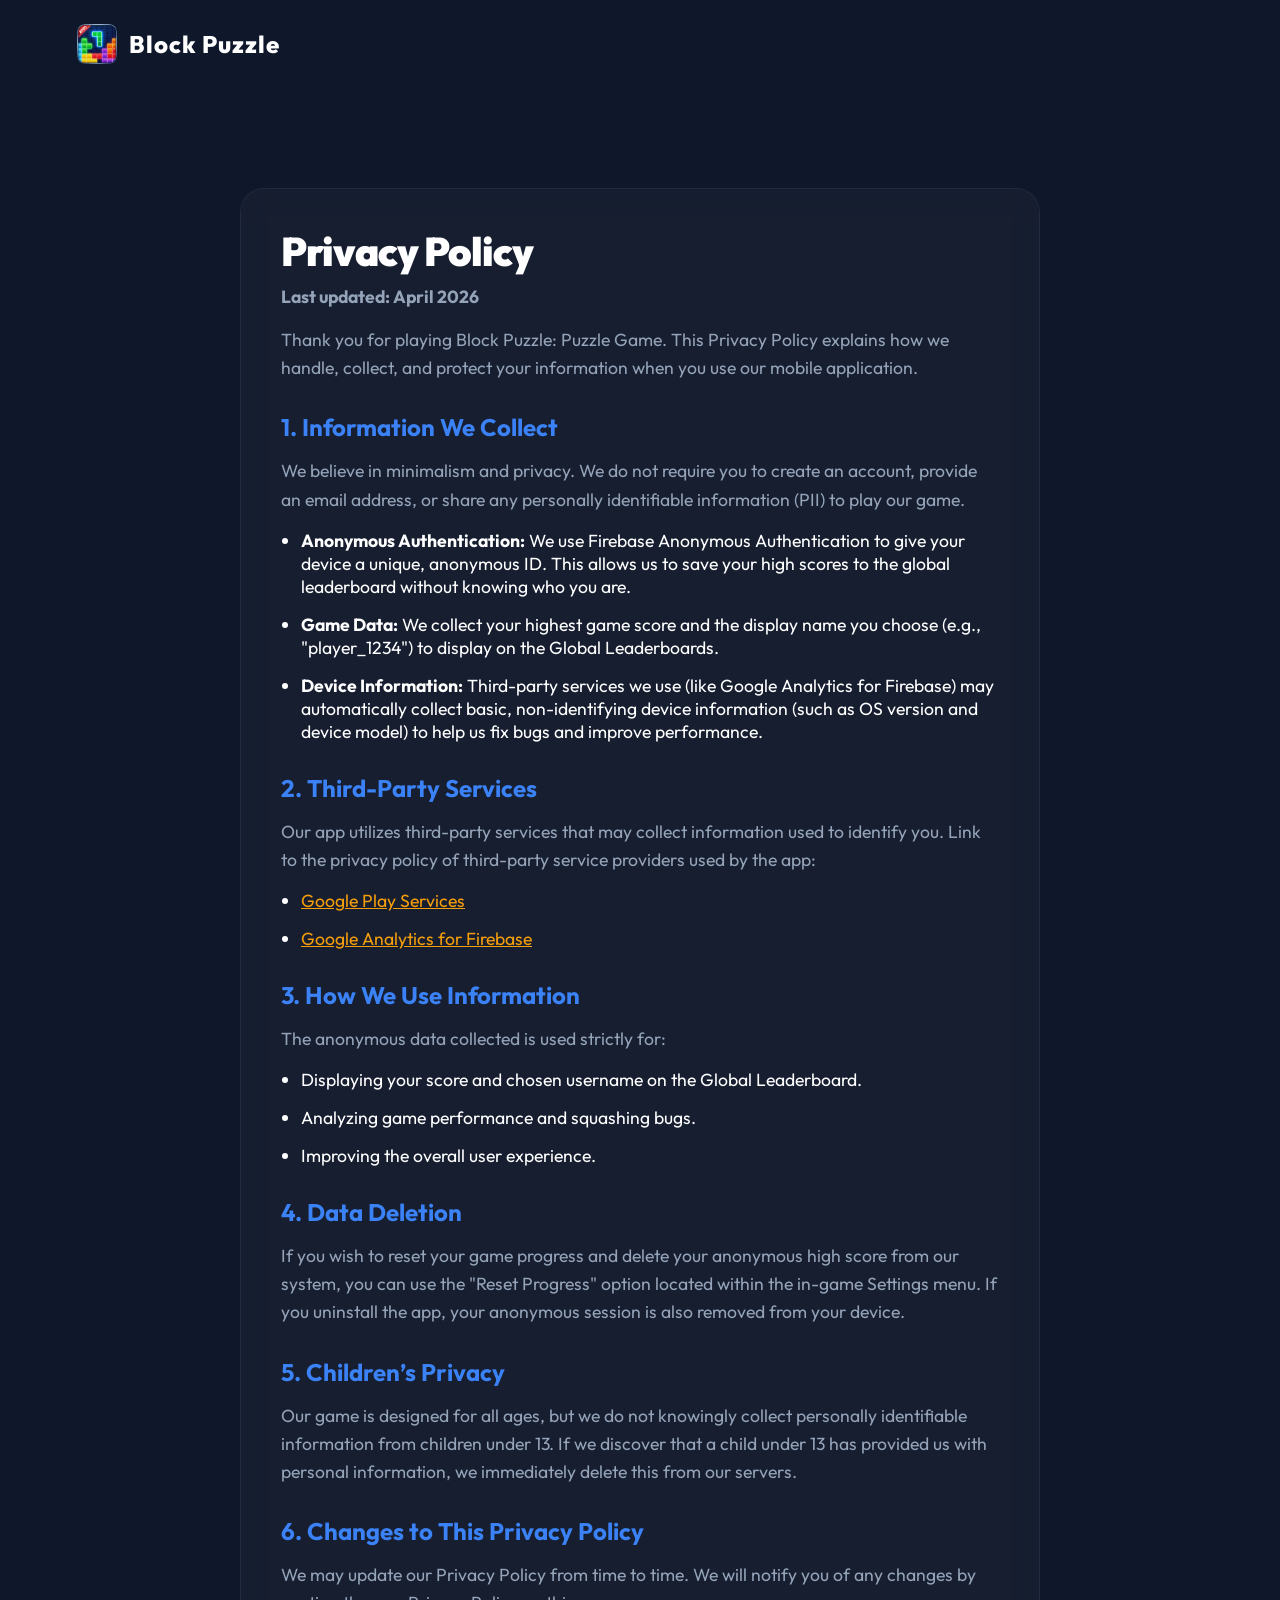
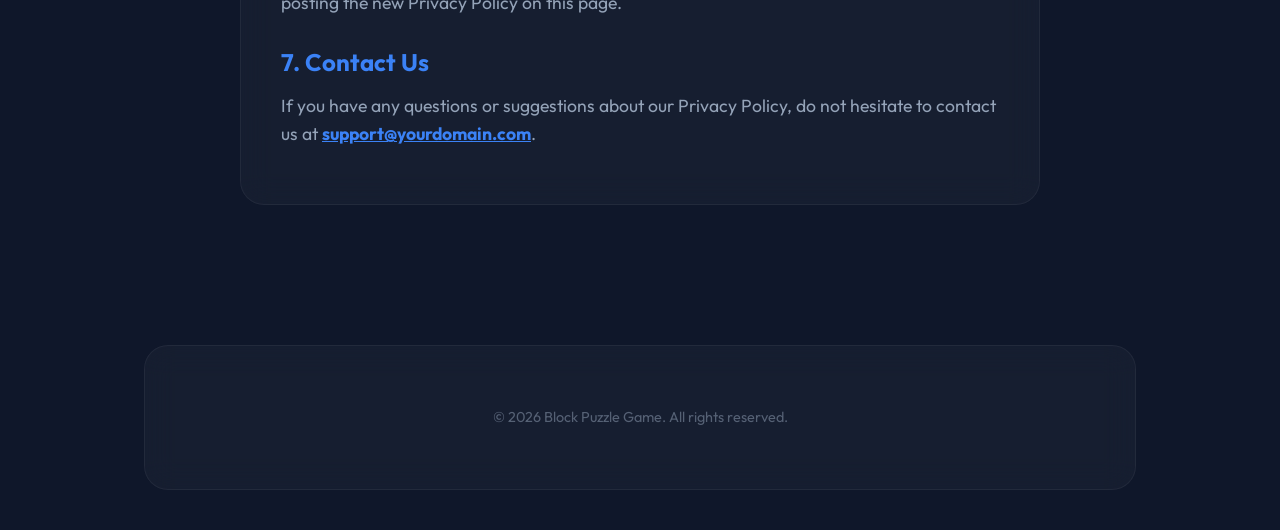
==== privacy-policy.html @ 9f0690fb "Initial commit" ====
<!DOCTYPE html>
<html lang="en">
<head>
    <meta charset="UTF-8">
    <meta name="viewport" content="width=device-width, initial-scale=1.0">
    <title>Privacy Policy - Block Puzzle: Puzzle Game</title>
    <link rel="stylesheet" href="style.css">
    <link href="https://fonts.googleapis.com/css2?family=Outfit:wght@300;400;600;800;900&display=swap" rel="stylesheet">
    <link rel="icon" type="image/png" href="../assets/images/playstore_icon.png">
    <style>
        .policy-container {
            max-width: 800px;
            margin: 100px auto;
            padding: 40px;
        }
        .policy-container h1 {
            font-size: 2.5rem;
            margin-bottom: 10px;
        }
        .policy-container h2 {
            font-size: 1.5rem;
            margin-top: 30px;
            margin-bottom: 15px;
            color: var(--accent-blue);
        }
        .policy-container p, .policy-container li {
            margin-bottom: 15px;
            font-size: 1.1rem;
        }
        .policy-container ul {
            margin-left: 20px;
            margin-bottom: 20px;
        }
    </style>
</head>
<body>

    <nav class="navbar">
        <a href="index.html" class="logo" style="text-decoration:none; color:white;">
            <img src="../assets/images/playstore_icon.png" alt="Block Puzzle Logo">
            <span>Block Puzzle</span>
        </a>
    </nav>

    <div class="policy-container glass">
        <h1>Privacy Policy</h1>
        <p><strong>Last updated: April 2026</strong></p>

        <p>Thank you for playing Block Puzzle: Puzzle Game. This Privacy Policy explains how we handle, collect, and protect your information when you use our mobile application.</p>

        <h2>1. Information We Collect</h2>
        <p>We believe in minimalism and privacy. We do not require you to create an account, provide an email address, or share any personally identifiable information (PII) to play our game.</p>
        <ul>
            <li><strong>Anonymous Authentication:</strong> We use Firebase Anonymous Authentication to give your device a unique, anonymous ID. This allows us to save your high scores to the global leaderboard without knowing who you are.</li>
            <li><strong>Game Data:</strong> We collect your highest game score and the display name you choose (e.g., "player_1234") to display on the Global Leaderboards.</li>
            <li><strong>Device Information:</strong> Third-party services we use (like Google Analytics for Firebase) may automatically collect basic, non-identifying device information (such as OS version and device model) to help us fix bugs and improve performance.</li>
        </ul>

        <h2>2. Third-Party Services</h2>
        <p>Our app utilizes third-party services that may collect information used to identify you. Link to the privacy policy of third-party service providers used by the app:</p>
        <ul>
            <li><a href="https://policies.google.com/privacy" target="_blank" style="color:var(--accent-amber);">Google Play Services</a></li>
            <li><a href="https://firebase.google.com/policies/analytics" target="_blank" style="color:var(--accent-amber);">Google Analytics for Firebase</a></li>
        </ul>

        <h2>3. How We Use Information</h2>
        <p>The anonymous data collected is used strictly for:</p>
        <ul>
            <li>Displaying your score and chosen username on the Global Leaderboard.</li>
            <li>Analyzing game performance and squashing bugs.</li>
            <li>Improving the overall user experience.</li>
        </ul>

        <h2>4. Data Deletion</h2>
        <p>If you wish to reset your game progress and delete your anonymous high score from our system, you can use the "Reset Progress" option located within the in-game Settings menu. If you uninstall the app, your anonymous session is also removed from your device.</p>

        <h2>5. Children’s Privacy</h2>
        <p>Our game is designed for all ages, but we do not knowingly collect personally identifiable information from children under 13. If we discover that a child under 13 has provided us with personal information, we immediately delete this from our servers.</p>

        <h2>6. Changes to This Privacy Policy</h2>
        <p>We may update our Privacy Policy from time to time. We will notify you of any changes by posting the new Privacy Policy on this page.</p>

        <h2>7. Contact Us</h2>
        <p>If you have any questions or suggestions about our Privacy Policy, do not hesitate to contact us at <strong><a href="mailto:support@yourdomain.com" style="color:var(--accent-blue);">support@yourdomain.com</a></strong>.</p>
    </div>

    <footer>
        <div class="footer-content glass" style="margin: 0 6%;">
            <p class="copyright">&copy; 2026 Block Puzzle Game. All rights reserved.</p>
        </div>
    </footer>

</body>
</html>
---- style.css ----
/* RESET & BASE */
* {
    margin: 0;
    padding: 0;
    box-sizing: border-box;
}

:root {
    --bg-color: #0F172A;
    --bg-color-alt: #1E293B;
    --text-main: #FFFFFF;
    --text-muted: #94A3B8;
    --accent-blue: #3b82f6;
    --accent-amber: #f59e0b;
}

body {
    background-color: var(--bg-color);
    color: var(--text-main);
    font-family: 'Outfit', sans-serif;
    overflow-x: hidden;
    scroll-behavior: smooth;
}

/* TYPOGRAPHY */
h1 {
    font-size: 4rem;
    font-weight: 900;
    line-height: 1.1;
    margin-bottom: 20px;
    letter-spacing: -1px;
}

.gradient-text {
    background: linear-gradient(135deg, #60A5FA, #3b82f6, #8B5CF6);
    -webkit-background-clip: text;
    -webkit-text-fill-color: transparent;
}

p {
    font-size: 1.2rem;
    color: var(--text-muted);
    line-height: 1.6;
}

/* UTILS */
.glass {
    background: rgba(255, 255, 255, 0.03);
    backdrop-filter: blur(15px);
    -webkit-backdrop-filter: blur(15px);
    border: 1px solid rgba(255, 255, 255, 0.05);
    border-radius: 24px;
}

/* NAVBAR */
.navbar {
    display: flex;
    justify-content: space-between;
    align-items: center;
    padding: 24px 6%;
    position: relative;
    z-index: 10;
}

.logo {
    display: flex;
    align-items: center;
    gap: 12px;
    font-weight: 800;
    font-size: 1.5rem;
    letter-spacing: 1px;
}

.logo img {
    width: 40px;
    height: 40px;
    border-radius: 8px;
}

.nav-links a {
    color: var(--text-main);
    text-decoration: none;
    margin-left: 32px;
    font-weight: 600;
    transition: color 0.3s;
}

.nav-links a:hover {
    color: var(--accent-blue);
}

/* HERO SECTION */
.hero {
    position: relative;
    min-height: 100vh;
    display: flex;
    flex-direction: column;
}

/* Glowing Orbs */
.blob {
    position: absolute;
    width: 400px;
    height: 400px;
    border-radius: 50%;
    filter: blur(80px);
    z-index: 0;
    opacity: 0.4;
    animation: float 10s infinite ease-in-out alternate;
}

.blob-1 {
    top: -100px;
    right: -100px;
    background-color: var(--accent-blue);
}

.blob-2 {
    bottom: 10%;
    left: -150px;
    background-color: #8B5CF6;
    animation-delay: -5s;
}

@keyframes float {
    0% { transform: translateY(0px) translateX(0px); }
    100% { transform: translateY(50px) translateX(50px); }
}

.hero-content {
    text-align: center;
    max-width: 800px;
    margin: auto;
    padding: 0 20px;
    position: relative;
    z-index: 10;
    margin-top: 50px;
}

/* CTAs */
.cta-buttons {
    margin-top: 40px;
    display: flex;
    justify-content: center;
}

.btn-primary {
    display: inline-flex;
    align-items: center;
    gap: 12px;
    background: linear-gradient(135deg, #10b981, #059669);
    color: white;
    padding: 16px 32px;
    border-radius: 100px;
    text-decoration: none;
    font-weight: bold;
    font-size: 1.2rem;
    box-shadow: 0 10px 30px rgba(16, 185, 129, 0.4);
    transition: transform 0.3s, box-shadow 0.3s;
}

.btn-primary:hover {
    transform: translateY(-3px);
    box-shadow: 0 15px 40px rgba(16, 185, 129, 0.6);
}

/* MOCKUP SHOT */
.hero-image-wrapper {
    position: relative;
    max-width: 320px;
    margin: 60px auto 0;
    z-index: 10;
}

.hero-mockup {
    width: 100%;
    border-radius: 40px;
    box-shadow: 0 40px 100px rgba(0,0,0,0.8);
    border: 8px solid #2a3548;
    transition: transform 0.2s ease-out;
}

/* FEATURES SECTION */
.features {
    padding: 100px 6%;
    position: relative;
    z-index: 10;
}

.section-header {
    text-align: center;
    margin-bottom: 60px;
}

.section-header h2 {
    font-size: 3rem;
    font-weight: 800;
}

.features-grid {
    display: grid;
    grid-template-columns: repeat(auto-fit, minmax(300px, 1fr));
    gap: 30px;
    max-width: 1200px;
    margin: auto;
}

.feature-card {
    padding: 40px;
    text-align: center;
    transition: transform 0.3s, background 0.3s;
}

.feature-card:hover {
    transform: translateY(-10px);
    background: rgba(255, 255, 255, 0.05);
}

.icon-wrapper {
    width: 70px;
    height: 70px;
    margin: 0 auto 24px;
    display: flex;
    align-items: center;
    justify-content: center;
    font-size: 2rem;
    background: rgba(255,255,255,0.05);
    border: 1px solid rgba(255,255,255,0.1);
    border-radius: 20px;
    box-shadow: 0 10px 30px var(--c);
    color: var(--c);
}

.feature-card h3 {
    font-size: 1.5rem;
    margin-bottom: 16px;
    font-weight: 700;
}

.feature-card p {
    font-size: 1rem;
}

/* GALLERY HORIZONTAL SCROLL */
.gallery {
    padding: 80px 0;
    overflow: hidden;
}

.carousel-container {
    width: 100%;
    overflow-x: auto;
    padding: 20px 6%;
    scrollbar-width: none; /* Firefox */
}
.carousel-container::-webkit-scrollbar {
    display: none; /* Chrome/Safari */
}

.carousel-track {
    display: flex;
    gap: 20px;
    width: max-content;
}

.carousel-track img {
    height: 500px;
    border-radius: 24px;
    box-shadow: 0 20px 50px rgba(0,0,0,0.5);
    border: 4px solid rgba(255,255,255,0.1);
    transition: transform 0.3s;
}

.carousel-track img:hover {
    transform: scale(1.05);
}


/* FOOTER */
footer {
    padding: 40px 6%;
    text-align: center;
}

.footer-content {
    padding: 60px 20px;
}

.footer-logo {
    display: flex;
    align-items: center;
    justify-content: center;
    gap: 12px;
    margin-bottom: 16px;
}

.footer-logo img {
    width: 32px;
    border-radius: 8px;
}

.footer-links {
    margin: 24px 0;
}

.footer-links a {
    color: var(--accent-blue);
    text-decoration: none;
    margin: 0 16px;
    font-weight: 600;
}

.copyright {
    font-size: 0.9rem;
    opacity: 0.5;
}

/* ANIMATIONS */
.fade-up-1 { opacity: 0; animation: fadeUp 1s ease 0.2s forwards; }
.fade-up-2 { opacity: 0; animation: fadeUp 1s ease 0.4s forwards; }
.fade-up-3 { opacity: 0; animation: fadeUp 1s ease 0.6s forwards; }
.fade-up-4 { opacity: 0; animation: fadeUp 1s ease 0.8s forwards; }

@keyframes fadeUp {
    from { opacity: 0; transform: translateY(30px); }
    to { opacity: 1; transform: translateY(0); }
}

/* RESPONSIVE */
@media (max-width: 768px) {
    h1 { font-size: 2.5rem; }
    p { font-size: 1rem; }
    
    .navbar { flex-direction: column; gap: 20px; }
    .nav-links a { margin: 0 12px; }
    
    .carousel-track img { height: 400px; }
}
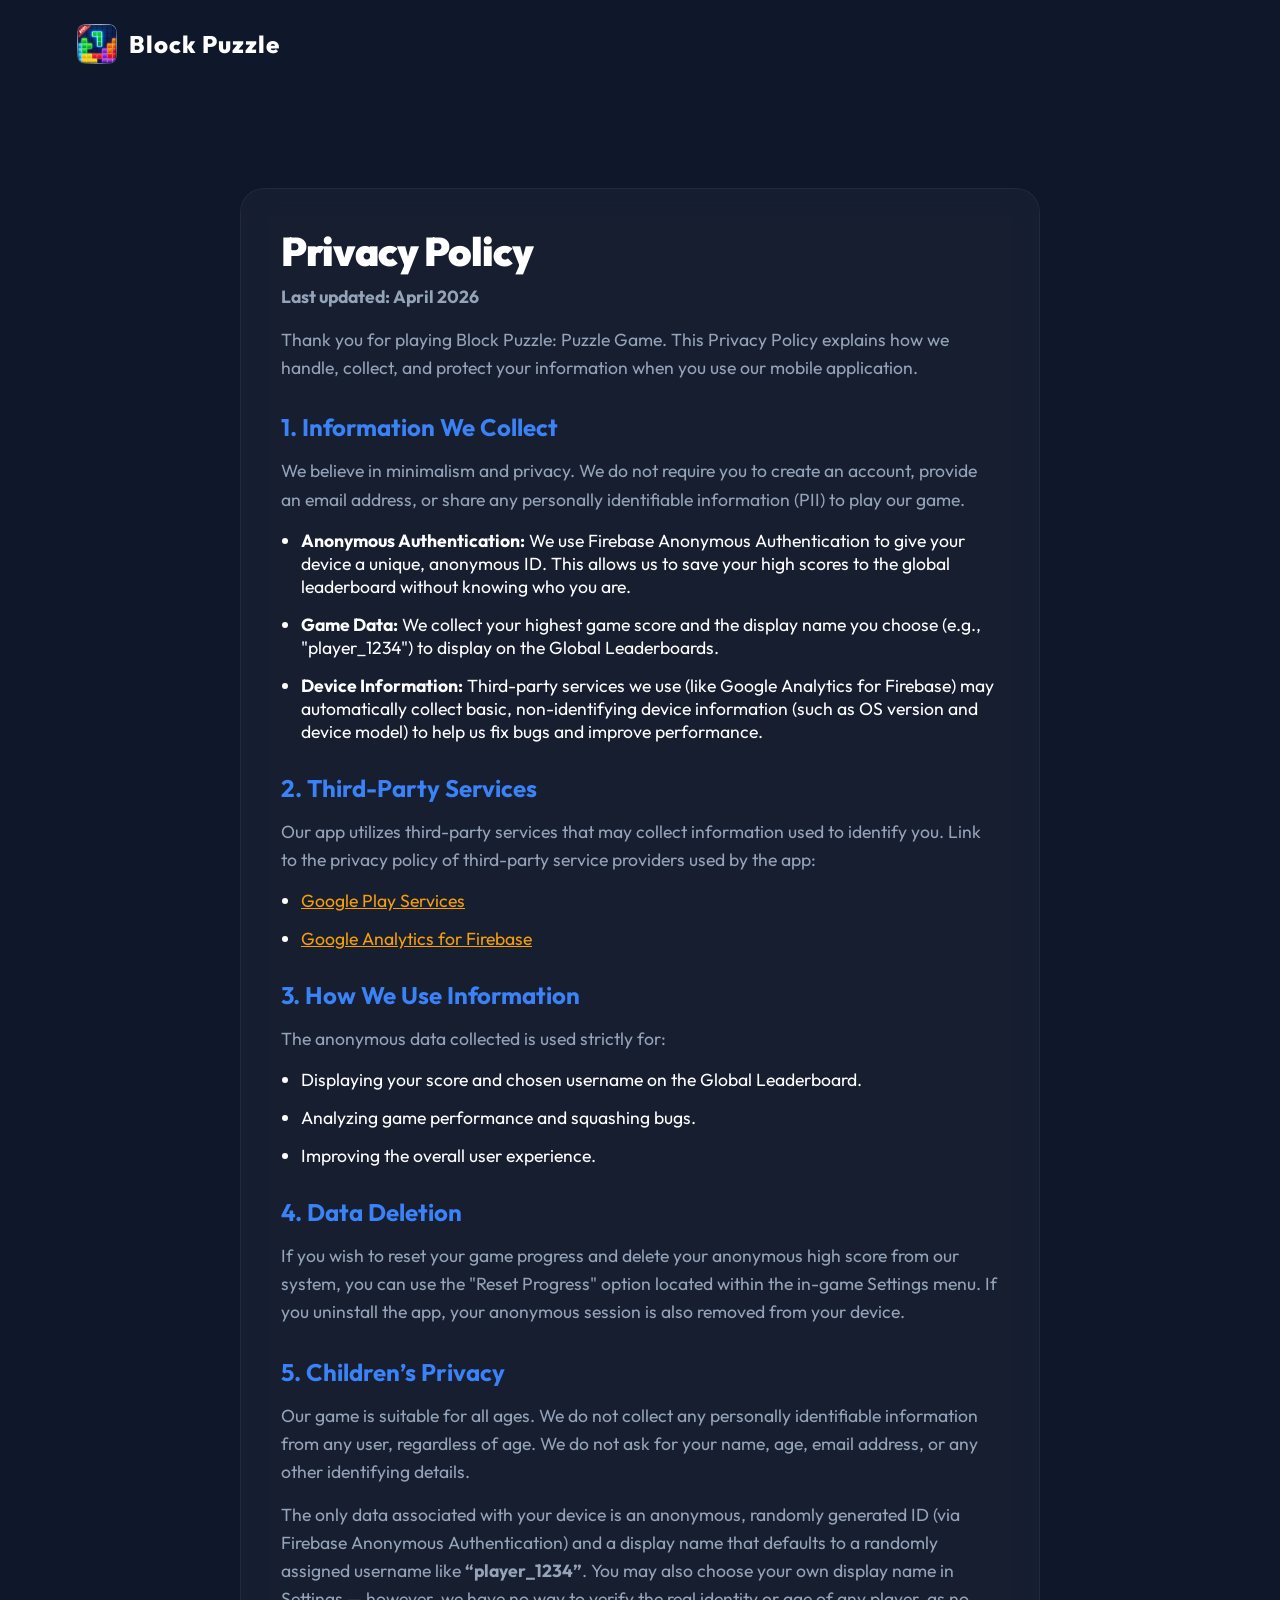
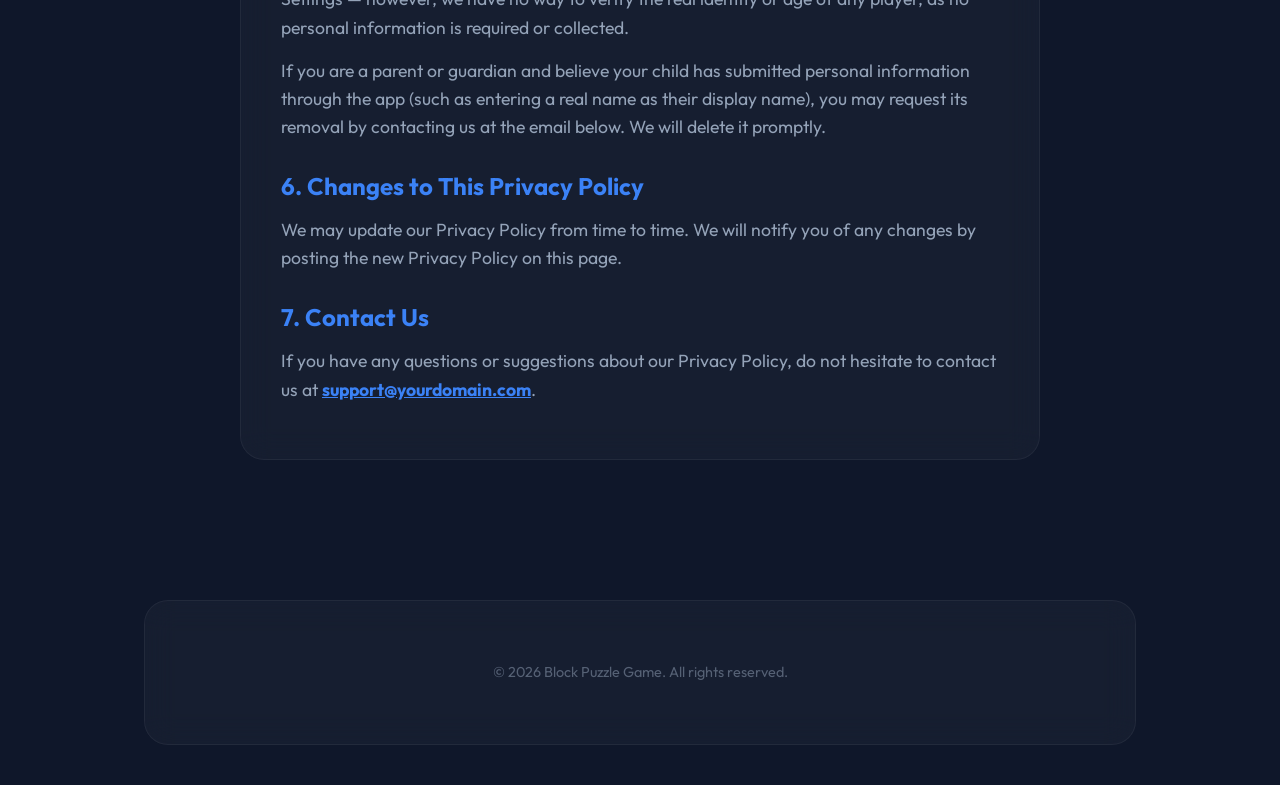
==== commit fca83450: "Update privacy-policy.html" ====
--- a/privacy-policy.html
+++ b/privacy-policy.html
@@ -6,7 +6,7 @@
     <title>Privacy Policy - Block Puzzle: Puzzle Game</title>
     <link rel="stylesheet" href="style.css">
     <link href="https://fonts.googleapis.com/css2?family=Outfit:wght@300;400;600;800;900&display=swap" rel="stylesheet">
-    <link rel="icon" type="image/png" href="../assets/images/playstore_icon.png">
+    <link rel="icon" type="image/png" href="assets/images/playstore_icon.png">
     <style>
         .policy-container {
             max-width: 800px;
@@ -37,7 +37,7 @@
 
     <nav class="navbar">
         <a href="index.html" class="logo" style="text-decoration:none; color:white;">
-            <img src="../assets/images/playstore_icon.png" alt="Block Puzzle Logo">
+            <img src="assets/images/playstore_icon.png" alt="Block Puzzle Logo">
             <span>Block Puzzle</span>
         </a>
     </nav>
@@ -75,13 +75,15 @@
         <p>If you wish to reset your game progress and delete your anonymous high score from our system, you can use the "Reset Progress" option located within the in-game Settings menu. If you uninstall the app, your anonymous session is also removed from your device.</p>
 
         <h2>5. Children’s Privacy</h2>
-        <p>Our game is designed for all ages, but we do not knowingly collect personally identifiable information from children under 13. If we discover that a child under 13 has provided us with personal information, we immediately delete this from our servers.</p>
+        <p>Our game is suitable for all ages. We do not collect any personally identifiable information from any user, regardless of age. We do not ask for your name, age, email address, or any other identifying details.</p>
+        <p>The only data associated with your device is an anonymous, randomly generated ID (via Firebase Anonymous Authentication) and a display name that defaults to a randomly assigned username like <strong>&ldquo;player_1234&rdquo;</strong>. You may also choose your own display name in Settings &mdash; however, we have no way to verify the real identity or age of any player, as no personal information is required or collected.</p>
+        <p>If you are a parent or guardian and believe your child has submitted personal information through the app (such as entering a real name as their display name), you may request its removal by contacting us at the email below. We will delete it promptly.</p>
 
         <h2>6. Changes to This Privacy Policy</h2>
         <p>We may update our Privacy Policy from time to time. We will notify you of any changes by posting the new Privacy Policy on this page.</p>
 
         <h2>7. Contact Us</h2>
-        <p>If you have any questions or suggestions about our Privacy Policy, do not hesitate to contact us at <strong><a href="mailto:support@yourdomain.com" style="color:var(--accent-blue);">support@yourdomain.com</a></strong>.</p>
+        <p>If you have any questions or suggestions about our Privacy Policy, do not hesitate to contact us at <strong><a href="mailto:muhammadmubbashir4@gmail.com" style="color:var(--accent-blue);">support@yourdomain.com</a></strong>.</p>
     </div>
 
     <footer>
